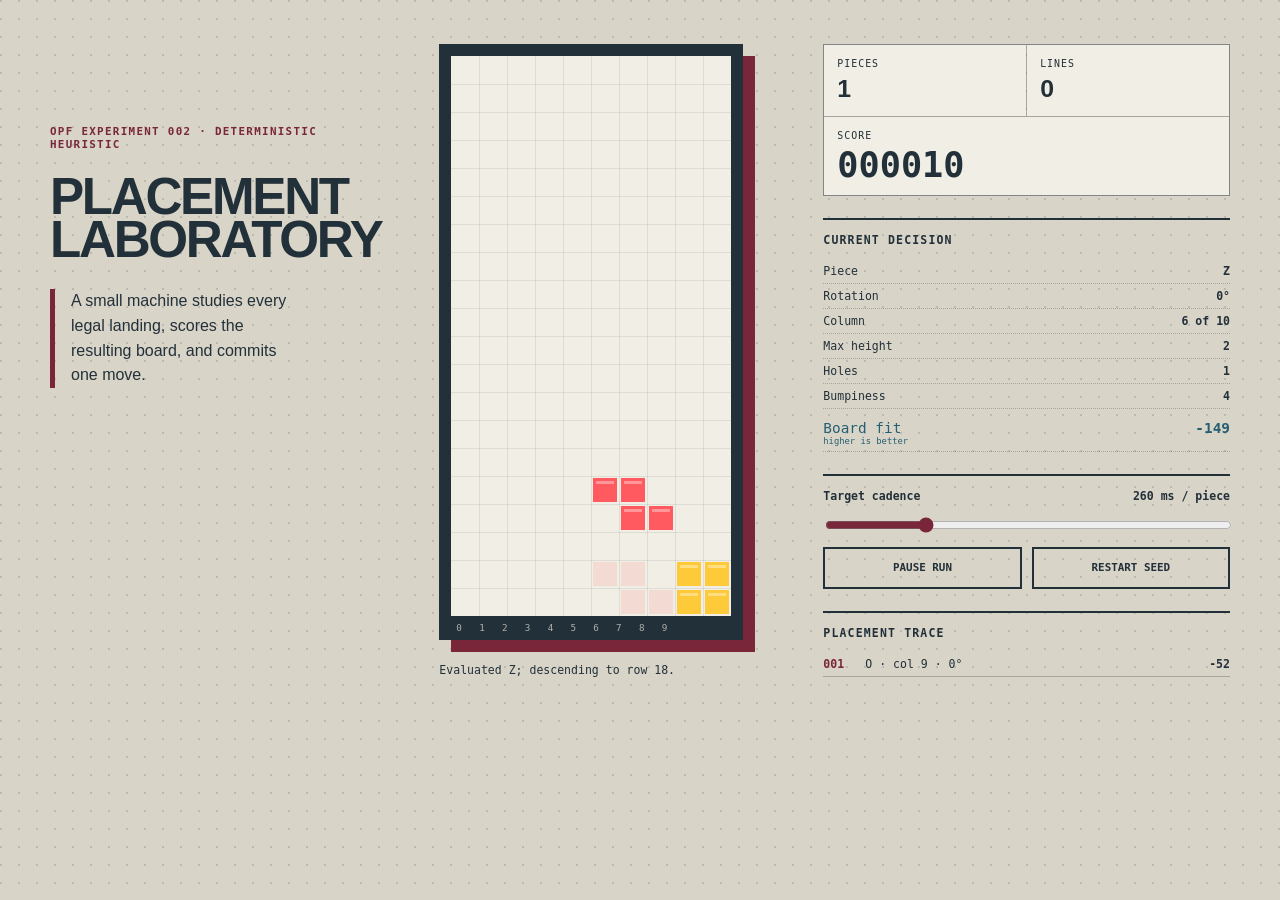
==== examples/002-tetris-ai/code/index.html @ 2703d4d4 "Add OPF Tetris AI example" ====
<!doctype html>
<html lang="en">
  <head>
    <meta charset="utf-8" />
    <meta name="viewport" content="width=device-width, initial-scale=1" />
    <meta name="theme-color" content="#d9d4c8" />
    <title>Placement Laboratory — OPF Tetris AI</title>
    <link rel="stylesheet" href="styles.css" />
  </head>
  <body>
    <main class="lab-shell">
      <header class="title-block">
        <p class="kicker">OPF experiment 002 · deterministic heuristic</p>
        <h1>Placement<br />Laboratory</h1>
        <p class="dek">A small machine studies every legal landing, scores the resulting board, and commits one move.</p>
      </header>

      <section class="apparatus" aria-label="Autonomous Tetris board">
        <div class="board-wrap">
          <canvas id="board" width="280" height="560" aria-label="Autonomous 10 by 20 Tetris board"></canvas>
          <span class="axis axis-x" aria-hidden="true">0 1 2 3 4 5 6 7 8 9</span>
        </div>
        <p id="status" class="status" aria-live="polite">Starting run.</p>
      </section>

      <aside class="console">
        <section class="totals" aria-label="Run totals">
          <div><span>Pieces</span><strong id="pieces">0</strong></div>
          <div><span>Lines</span><strong id="lines">0</strong></div>
          <div class="score"><span>Score</span><strong id="score">000000</strong></div>
        </section>

        <section class="decision" aria-labelledby="decision-title">
          <h2 id="decision-title">Current decision</h2>
          <dl>
            <div><dt>Piece</dt><dd id="piece">—</dd></div>
            <div><dt>Rotation</dt><dd id="rotation">—</dd></div>
            <div><dt>Column</dt><dd id="column">—</dd></div>
            <div><dt>Max height</dt><dd id="height">—</dd></div>
            <div><dt>Holes</dt><dd id="holes">—</dd></div>
            <div><dt>Bumpiness</dt><dd id="bumpiness">—</dd></div>
            <div class="evaluation"><dt>Board fit <small>higher is better</small></dt><dd id="evaluation">—</dd></div>
          </dl>
        </section>

        <section class="controls" aria-label="Run controls">
          <label for="speed">Target cadence <span id="speed-label">260 ms / piece</span></label>
          <input id="speed" type="range" min="60" max="900" value="260" step="20" />
          <div class="button-row">
            <button id="pause" type="button">Pause run</button>
            <button id="restart" type="button">Restart seed</button>
          </div>
        </section>

        <section class="log" aria-labelledby="trace-title">
          <h2 id="trace-title">Placement trace</h2>
          <ol id="trace"></ol>
        </section>
      </aside>
    </main>
    <script type="module" src="game.mjs"></script>
  </body>
</html>
---- examples/002-tetris-ai/code/styles.css ----
:root {
  --bench: #d9d4c8;
  --paper: #f1eee5;
  --ink: #223039;
  --wine: #7a263a;
  --blue: #245f73;
  --rule: rgba(34, 48, 57, 0.28);
  color-scheme: light;
  font-family: "Avenir Next", Avenir, "Segoe UI", sans-serif;
}

* { box-sizing: border-box; }

body {
  min-height: 100vh;
  margin: 0;
  color: var(--ink);
  background:
    radial-gradient(circle at 1px 1px, rgba(34, 48, 57, .16) 1px, transparent 1.5px),
    var(--bench);
  background-size: 18px 18px;
}

button:focus-visible,
input:focus-visible {
  outline: 3px solid #f0b44d;
  outline-offset: 3px;
}

.lab-shell {
  display: grid;
  grid-template-columns: minmax(220px, .8fr) 320px minmax(260px, 1fr);
  gap: clamp(28px, 5vw, 72px);
  align-items: start;
  width: min(1180px, calc(100% - 40px));
  min-height: 100vh;
  margin: 0 auto;
  padding: 44px 0;
}

.title-block { padding-top: 9vh; }

.kicker,
.axis,
.status,
.totals span,
.decision,
.controls,
.log {
  font-family: "SFMono-Regular", Consolas, monospace;
}

.kicker {
  margin: 0 0 24px;
  color: var(--wine);
  font-size: .68rem;
  font-weight: 800;
  letter-spacing: .12em;
  text-transform: uppercase;
}

h1 {
  margin: 0;
  font: 800 clamp(3rem, 4vw, 4.5rem)/.84 "Arial Narrow", "Avenir Next Condensed", sans-serif;
  letter-spacing: -.045em;
  text-transform: uppercase;
}

.dek {
  max-width: 28ch;
  margin: 28px 0 0;
  padding-left: 16px;
  border-left: 5px solid var(--wine);
  line-height: 1.55;
}

.apparatus { position: sticky; top: 28px; }

.board-wrap {
  position: relative;
  width: 304px;
  padding: 12px 12px 24px 12px;
  background: var(--ink);
  box-shadow: 12px 12px 0 var(--wine);
}

#board {
  display: block;
  width: 280px;
  height: 560px;
  background: var(--paper);
}

.axis {
  position: absolute;
  color: var(--paper);
  font-size: .58rem;
  letter-spacing: .09em;
  opacity: .68;
}

.axis-x {
  right: 17px;
  bottom: 7px;
  left: 17px;
  word-spacing: 10px;
}

.status {
  min-height: 3.2em;
  margin: 22px 0 0;
  font-size: .72rem;
  line-height: 1.55;
}

.console { display: grid; gap: 22px; }

.totals {
  display: grid;
  grid-template-columns: 1fr 1fr;
  gap: 1px;
  background: var(--rule);
  border: 1px solid var(--rule);
}

.totals div {
  display: grid;
  gap: 6px;
  padding: 13px;
  background: var(--paper);
}

.totals .score { grid-column: 1 / -1; }
.totals span { font-size: .62rem; text-transform: uppercase; letter-spacing: .1em; }
.totals strong { font-size: 1.55rem; }
.totals .score strong { font: 800 2.2rem/1 "SFMono-Regular", Consolas, monospace; }

.decision,
.controls,
.log {
  padding-top: 13px;
  border-top: 2px solid var(--ink);
  font-size: .72rem;
}

h2 {
  margin: 0 0 12px;
  font: inherit;
  font-weight: 900;
  letter-spacing: .1em;
  text-transform: uppercase;
}

.decision dl { margin: 0; }
.decision dl div { display: flex; justify-content: space-between; padding: 5px 0; border-bottom: 1px dotted var(--rule); }
.decision dd { margin: 0; font-weight: 800; }
.decision .evaluation { margin-top: 6px; color: var(--blue); font-size: .9rem; }
.decision .evaluation small { display: block; font-size: .55rem; font-weight: 500; text-transform: none; }

.controls { display: grid; gap: 12px; }
.controls label { display: flex; justify-content: space-between; font-weight: 800; }
input[type="range"] { width: 100%; accent-color: var(--wine); }
.button-row { display: grid; grid-template-columns: 1fr 1fr; gap: 10px; }

button {
  min-height: 42px;
  border: 2px solid var(--ink);
  border-radius: 0;
  color: var(--ink);
  background: transparent;
  font: 800 .68rem/1 "SFMono-Regular", Consolas, monospace;
  text-transform: uppercase;
  cursor: pointer;
}
button:hover { color: var(--paper); background: var(--ink); }

.log ol { min-height: 168px; margin: 0; padding: 0; list-style: none; }
.log li { display: grid; grid-template-columns: 32px 1fr auto; gap: 10px; padding: 5px 0; border-bottom: 1px solid var(--rule); }
.log li b { color: var(--wine); }
.log li em { font-style: normal; font-weight: 800; }

@media (max-width: 900px) {
  .lab-shell { grid-template-columns: 1fr 320px; }
  .title-block { grid-column: 1 / -1; padding-top: 0; }
  .title-block h1 { font-size: 4rem; }
  .dek { max-width: 45ch; }
}

@media (max-width: 640px) {
  .lab-shell { grid-template-columns: 1fr; justify-items: center; width: min(100% - 24px, 360px); padding-top: 24px; }
  .title-block, .console { width: 100%; }
  .apparatus { position: static; }
  .board-wrap { box-shadow: 7px 7px 0 var(--wine); }
}

@media (prefers-reduced-motion: reduce) {
  * { scroll-behavior: auto !important; transition: none !important; }
}
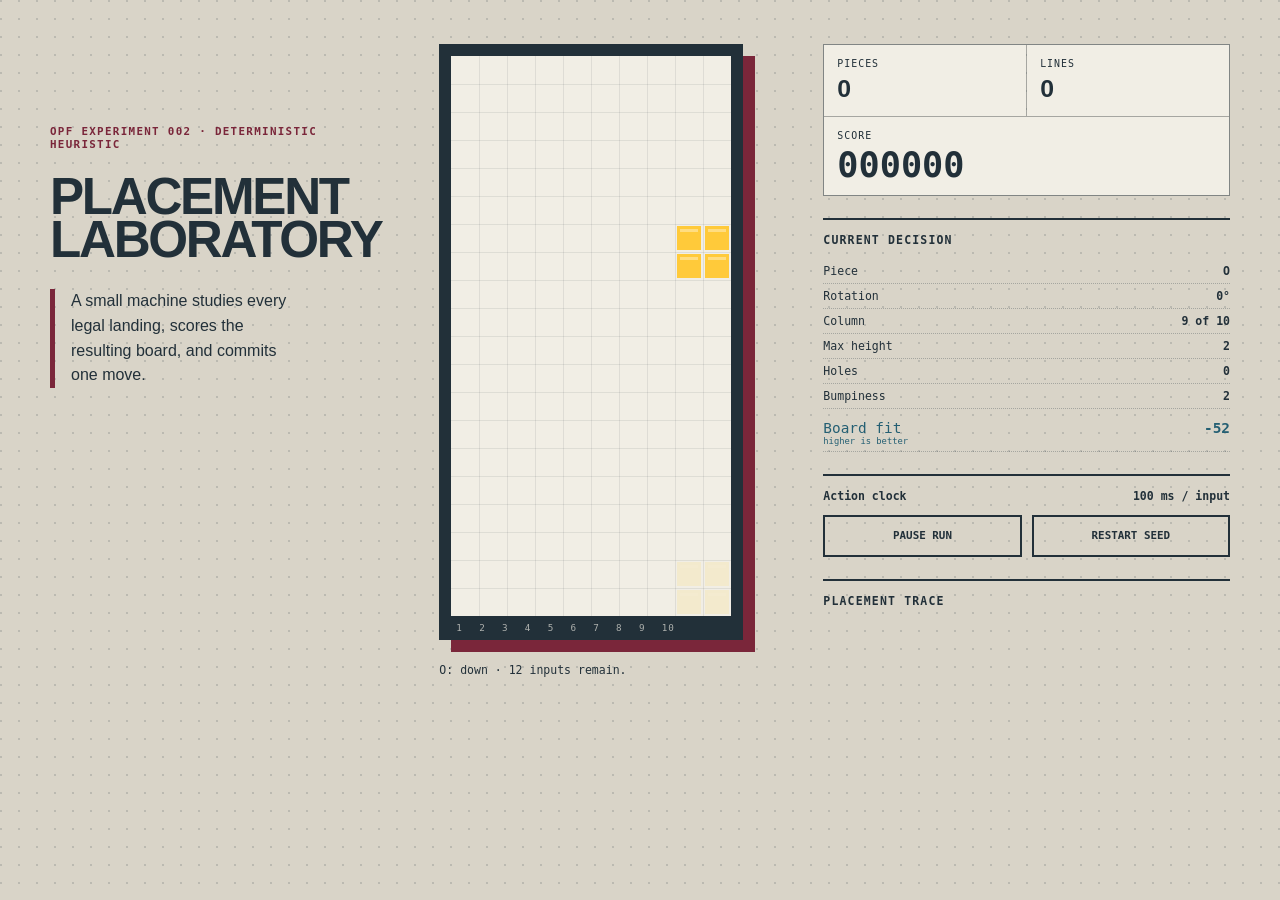
==== commit 35a30f3d: "Make Tetris AI play through visible inputs" ====
--- a/examples/002-tetris-ai/code/index.html
+++ b/examples/002-tetris-ai/code/index.html
@@ -18,7 +18,7 @@
       <section class="apparatus" aria-label="Autonomous Tetris board">
         <div class="board-wrap">
           <canvas id="board" width="280" height="560" aria-label="Autonomous 10 by 20 Tetris board"></canvas>
-          <span class="axis axis-x" aria-hidden="true">0 1 2 3 4 5 6 7 8 9</span>
+          <span class="axis axis-x" aria-hidden="true">1 2 3 4 5 6 7 8 9 10</span>
         </div>
         <p id="status" class="status" aria-live="polite">Starting run.</p>
       </section>
@@ -44,8 +44,7 @@
         </section>
 
         <section class="controls" aria-label="Run controls">
-          <label for="speed">Target cadence <span id="speed-label">260 ms / piece</span></label>
-          <input id="speed" type="range" min="60" max="900" value="260" step="20" />
+          <p class="clock"><span>Action clock</span><strong>100 ms / input</strong></p>
           <div class="button-row">
             <button id="pause" type="button">Pause run</button>
             <button id="restart" type="button">Restart seed</button>
--- a/examples/002-tetris-ai/code/styles.css
+++ b/examples/002-tetris-ai/code/styles.css
@@ -21,8 +21,7 @@
   background-size: 18px 18px;
 }
 
-button:focus-visible,
-input:focus-visible {
+button:focus-visible {
   outline: 3px solid #f0b44d;
   outline-offset: 3px;
 }
@@ -158,8 +157,7 @@
 .decision .evaluation small { display: block; font-size: .55rem; font-weight: 500; text-transform: none; }
 
 .controls { display: grid; gap: 12px; }
-.controls label { display: flex; justify-content: space-between; font-weight: 800; }
-input[type="range"] { width: 100%; accent-color: var(--wine); }
+.clock { display: flex; justify-content: space-between; margin: 0; font-weight: 800; }
 .button-row { display: grid; grid-template-columns: 1fr 1fr; gap: 10px; }
 
 button {
